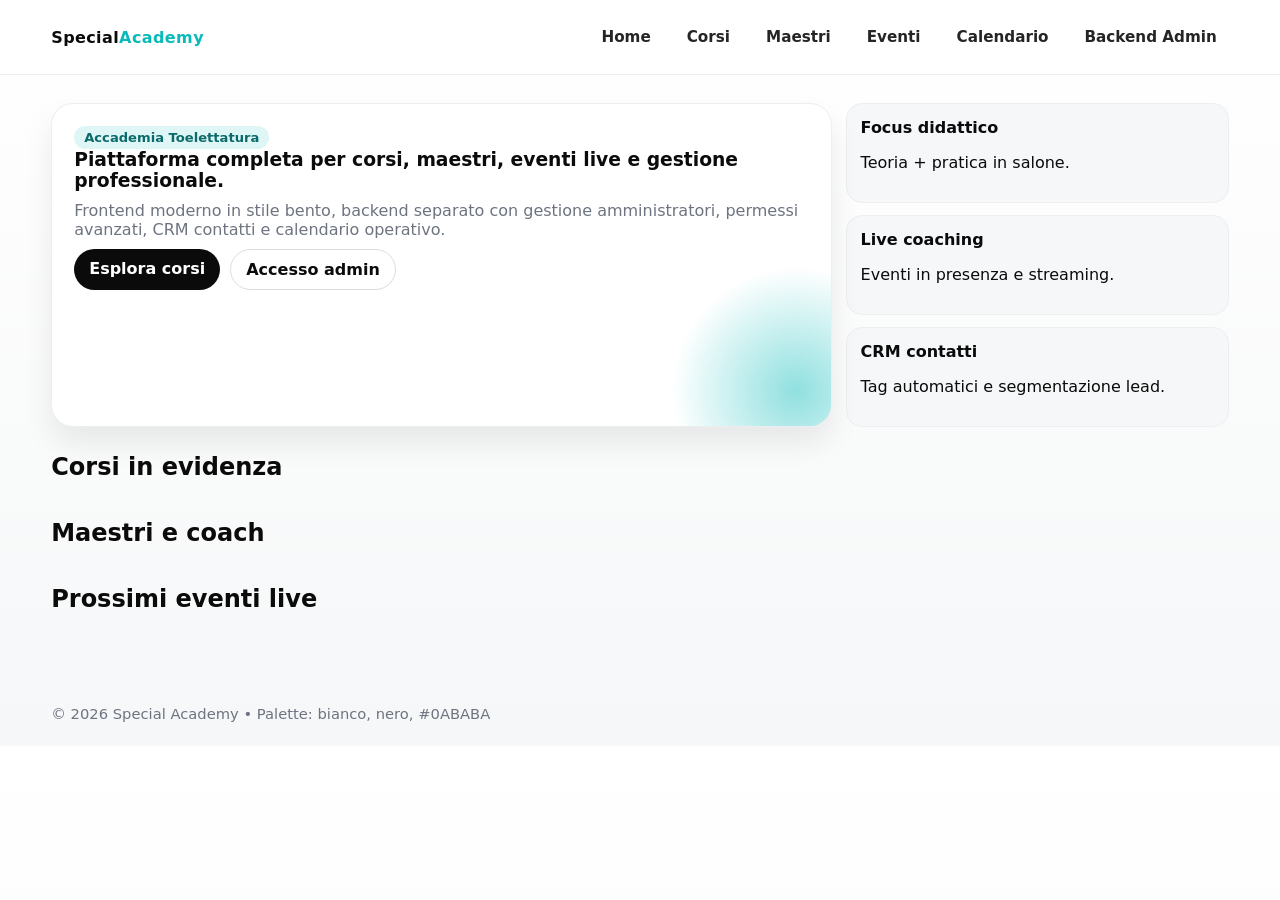
==== frontend/index.html @ 40b324fe "Ristruttura progetto in frontend/backend con stile bento e backend admin RBAC" ====
<!doctype html>
<html lang="it">
  <head>
    <meta charset="UTF-8" />
    <meta name="viewport" content="width=device-width, initial-scale=1.0" />
    <title>Special Academy | Home</title>
    <link rel="stylesheet" href="css/styles.css" />
  </head>
  <body>
    <header>
      <div class="container nav">
        <a class="brand" href="index.html">Special<em>Academy</em></a>
        <nav class="nav-links">
          <a href="index.html">Home</a>
          <a href="corsi.html">Corsi</a>
          <a href="maestri.html">Maestri</a>
          <a href="eventi.html">Eventi</a>
          <a href="calendario.html">Calendario</a>
          <a href="admin.html">Backend Admin</a>
        </nav>
      </div>
    </header>

    <main class="container">
      <section class="bento-grid">
        <article class="tile hero">
          <span class="tag">Accademia Toelettatura</span>
          <h1>Piattaforma completa per corsi, maestri, eventi live e gestione professionale.</h1>
          <p>Frontend moderno in stile bento, backend separato con gestione amministratori, permessi avanzati, CRM contatti e calendario operativo.</p>
          <div style="display:flex;gap:10px;flex-wrap:wrap;">
            <a class="btn" href="corsi.html">Esplora corsi</a>
            <a class="btn btn-outline" href="admin.html">Accesso admin</a>
          </div>
        </article>
        <aside class="quick">
          <div class="tile-mini"><strong>Focus didattico</strong><p>Teoria + pratica in salone.</p></div>
          <div class="tile-mini"><strong>Live coaching</strong><p>Eventi in presenza e streaming.</p></div>
          <div class="tile-mini"><strong>CRM contatti</strong><p>Tag automatici e segmentazione lead.</p></div>
        </aside>
      </section>

      <h2 class="section-title">Corsi in evidenza</h2>
      <section id="home-courses" class="cards-3"></section>

      <h2 class="section-title">Maestri e coach</h2>
      <section id="home-masters" class="cards-4"></section>

      <h2 class="section-title">Prossimi eventi live</h2>
      <section id="home-events" class="cards-3"></section>
    </main>

    <footer class="footer container">© 2026 Special Academy • Palette: bianco, nero, #0ABABA</footer>

    <script src="js/api.js"></script>
    <script src="js/public.js"></script>
  </body>
</html>
---- frontend/css/styles.css ----
:root {
  --black: #0b0b0b;
  --white: #ffffff;
  --accent: #0ababa;
  --gray-50: #f6f7f8;
  --gray-100: #eceef0;
  --gray-200: #d9dde1;
  --gray-500: #6d7480;
  --radius: 22px;
  --shadow: 0 16px 30px rgba(11, 11, 11, 0.08);
}

* { box-sizing: border-box; }
body {
  margin: 0;
  font-family: Inter, system-ui, -apple-system, Segoe UI, sans-serif;
  background: linear-gradient(180deg, var(--white) 0%, var(--gray-50) 100%);
  color: var(--black);
}

a { color: inherit; text-decoration: none; }

.container { width: min(1180px, 92%); margin-inline: auto; }

header {
  position: sticky;
  top: 0;
  z-index: 100;
  background: color-mix(in oklab, white 92%, transparent);
  backdrop-filter: blur(8px);
  border-bottom: 1px solid var(--gray-100);
}

.nav {
  display: flex;
  justify-content: space-between;
  align-items: center;
  min-height: 74px;
  gap: 14px;
}

.brand { font-weight: 800; letter-spacing: 0.4px; }
.brand em { color: var(--accent); font-style: normal; }

.nav-links { display: flex; gap: 12px; flex-wrap: wrap; }
.nav-links a {
  padding: 8px 12px;
  border-radius: 999px;
  color: #252525;
  font-weight: 600;
  font-size: .95rem;
}
.nav-links a:hover, .nav-links a.active { background: #0ababa1c; color: #035e5e; }

main { padding: 28px 0 56px; }

.bento-grid {
  display: grid;
  grid-template-columns: repeat(12, 1fr);
  gap: 14px;
}

.tile {
  background: var(--white);
  border: 1px solid var(--gray-100);
  border-radius: var(--radius);
  padding: 22px;
  box-shadow: var(--shadow);
}

.hero { grid-column: span 8; min-height: 320px; position: relative; overflow: hidden; }
.hero::after {
  content: "";
  position: absolute;
  inset: auto -90px -90px auto;
  width: 250px;
  height: 250px;
  border-radius: 50%;
  background: radial-gradient(circle, #0ababa73 0%, transparent 70%);
}

.quick { grid-column: span 4; display: grid; gap: 12px; }
.quick .tile-mini { background: var(--gray-50); border: 1px solid var(--gray-100); border-radius: 16px; padding: 14px; }

.tile h1, .tile h2, .tile h3 { margin: 0 0 10px; }
.tile p { color: var(--gray-500); margin: 0 0 10px; }

.section-title { margin: 26px 0 12px; }

.cards-3 { display: grid; grid-template-columns: repeat(3, 1fr); gap: 14px; }
.cards-4 { display: grid; grid-template-columns: repeat(4, 1fr); gap: 14px; }

.card {
  border: 1px solid var(--gray-100);
  background: var(--white);
  border-radius: 18px;
  overflow: hidden;
  box-shadow: var(--shadow);
  display: grid;
}

.card img { width: 100%; height: 180px; object-fit: cover; }
.card-content { padding: 14px; }
.tag { display: inline-block; padding: 4px 10px; border-radius: 999px; background: #0ababa21; color: #0b6a6a; font-size: .82rem; font-weight: 700; }

.btn {
  background: var(--black);
  color: var(--white);
  border: none;
  border-radius: 999px;
  padding: 10px 15px;
  cursor: pointer;
  font-weight: 700;
}

.btn-outline {
  background: transparent;
  color: var(--black);
  border: 1px solid var(--gray-200);
}

.form-grid { display: grid; gap: 10px; }
input, select, textarea {
  width: 100%;
  border-radius: 12px;
  border: 1px solid var(--gray-200);
  padding: 10px;
  font: inherit;
  background: var(--white);
}

.table-wrap { overflow: auto; }
table { width: 100%; border-collapse: collapse; background: var(--white); border: 1px solid var(--gray-100); border-radius: 12px; overflow: hidden; }
th, td { text-align: left; padding: 10px; border-bottom: 1px solid var(--gray-100); }
th { background: var(--gray-50); }

.footer { padding: 24px 0; color: var(--gray-500); font-size: .92rem; }

@media (max-width: 980px) {
  .hero, .quick { grid-column: span 12; }
  .cards-3 { grid-template-columns: repeat(2, 1fr); }
  .cards-4 { grid-template-columns: repeat(2, 1fr); }
}

@media (max-width: 640px) {
  .cards-3, .cards-4 { grid-template-columns: 1fr; }
}
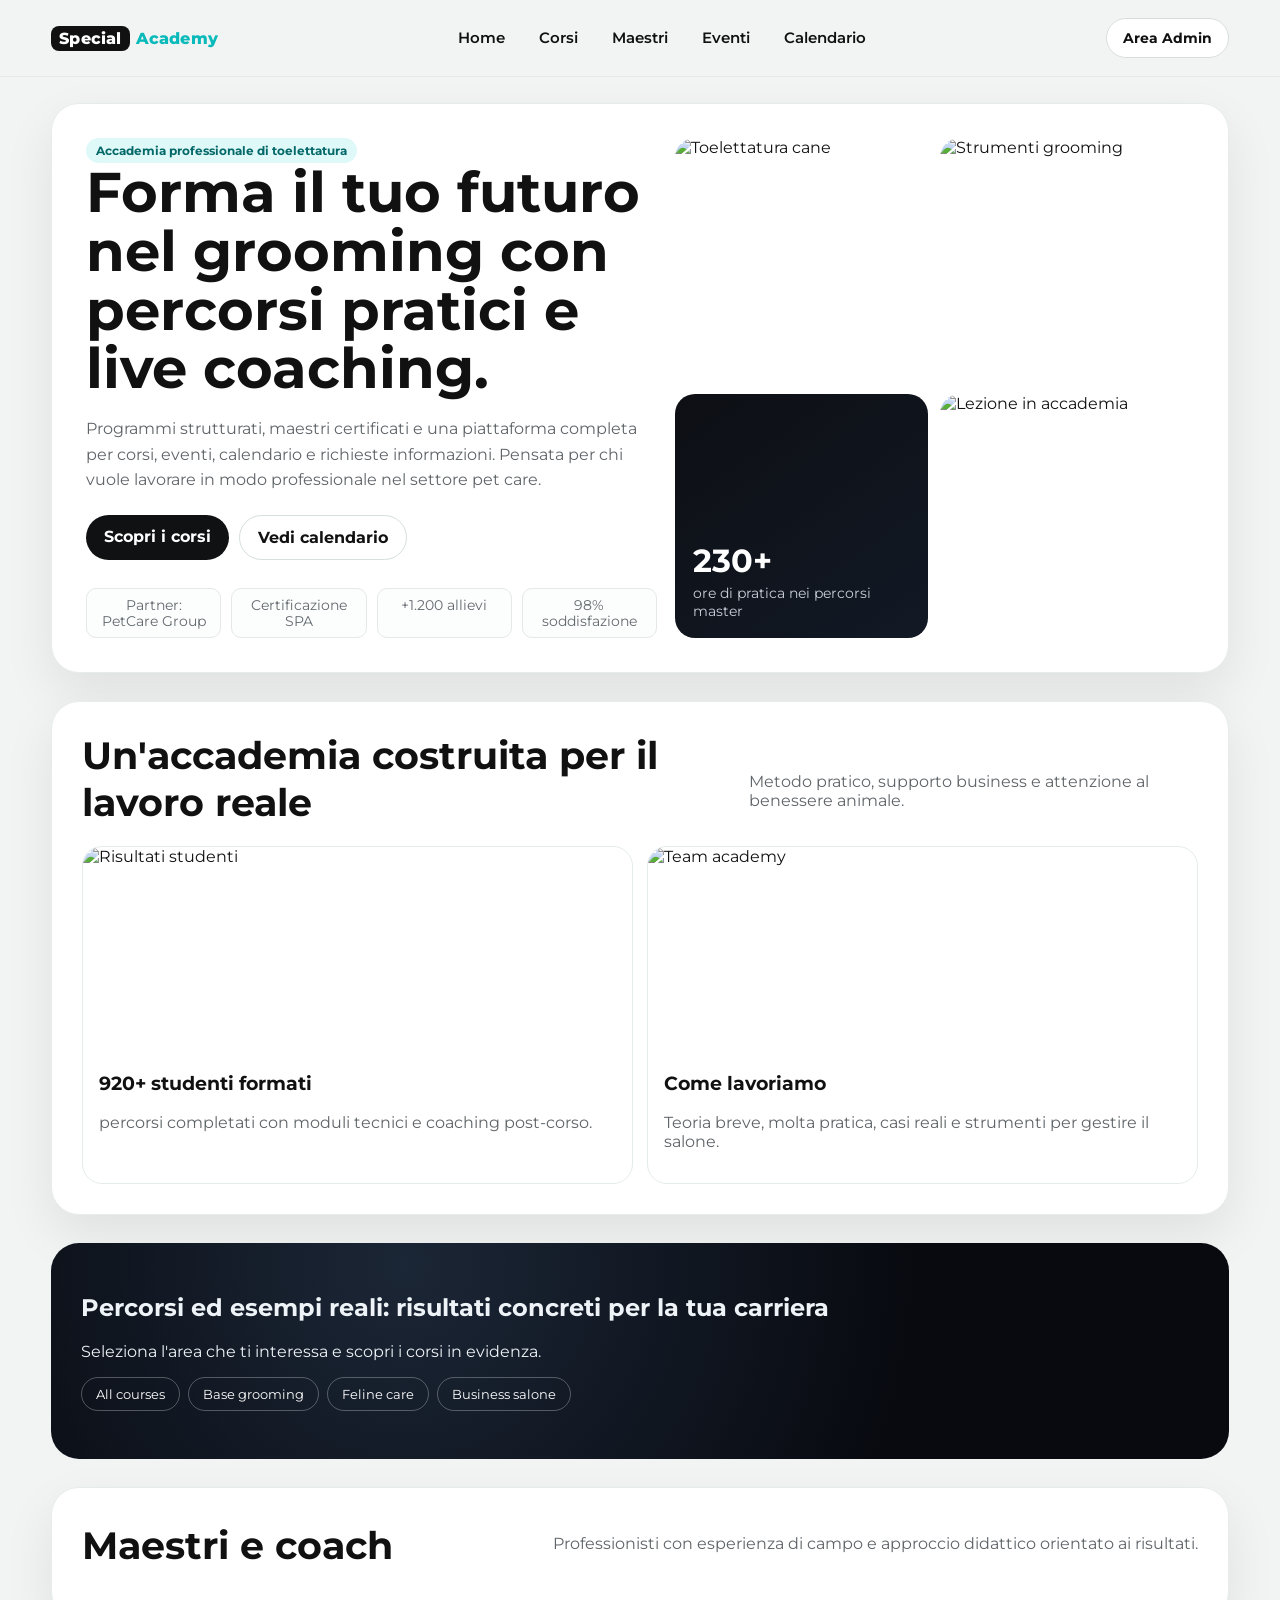
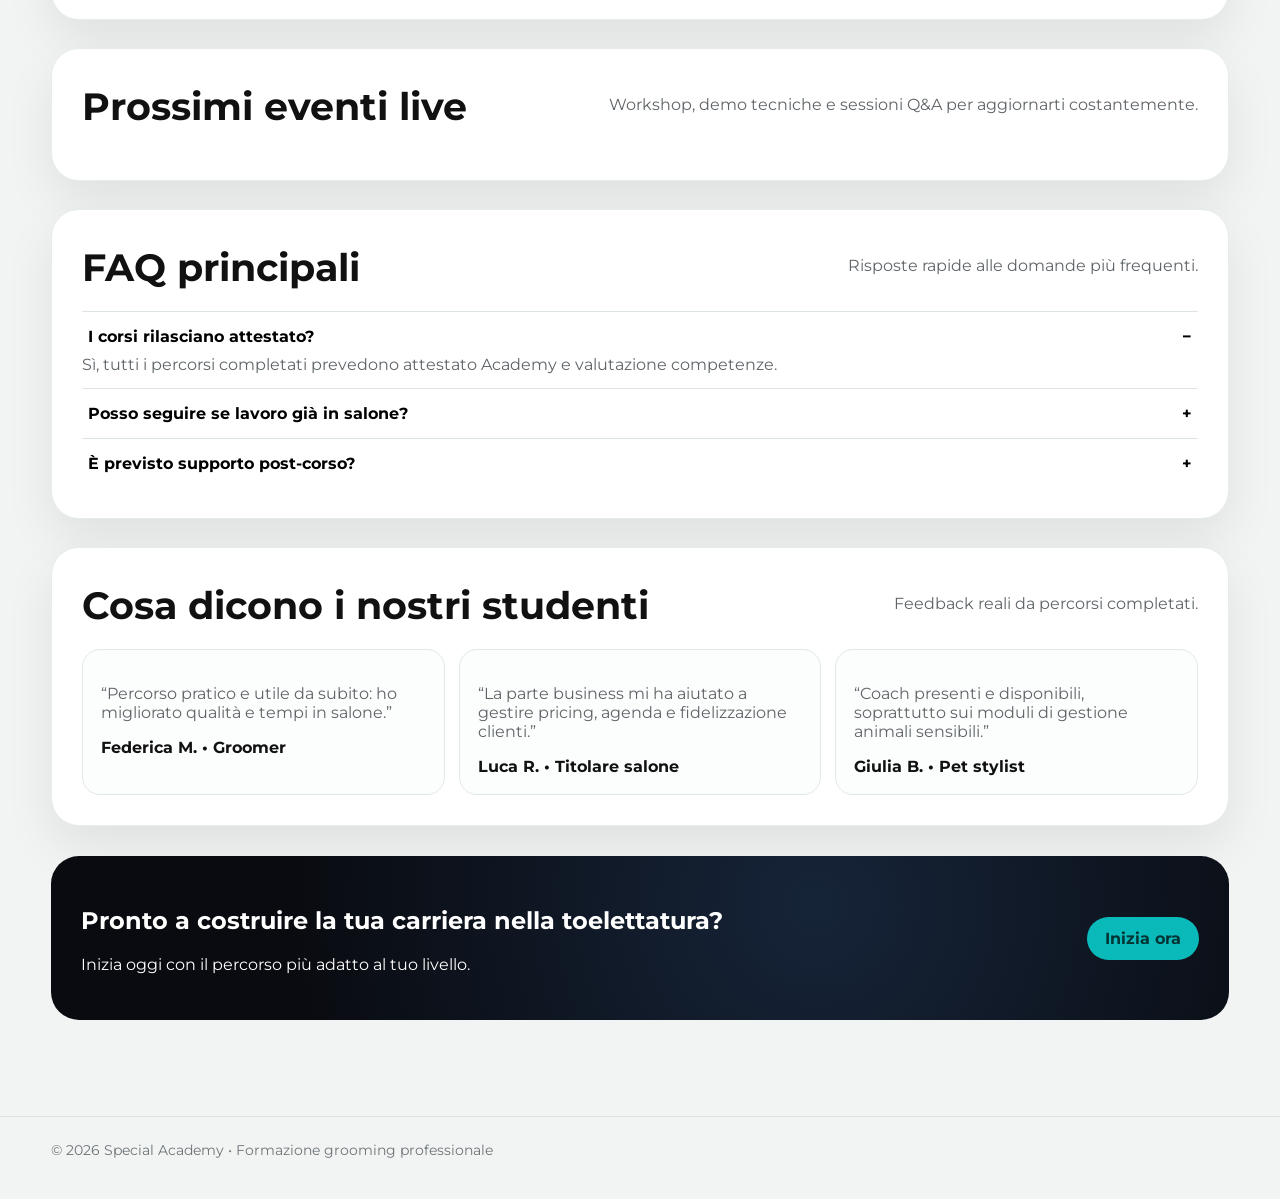
==== commit f74773c5: "Rinnova completamente UI frontend con layout moderno e font Montserrat" ====
--- a/frontend/index.html
+++ b/frontend/index.html
@@ -3,53 +3,161 @@
   <head>
     <meta charset="UTF-8" />
     <meta name="viewport" content="width=device-width, initial-scale=1.0" />
-    <title>Special Academy | Home</title>
+    <title>Special Academy | Formazione Grooming</title>
     <link rel="stylesheet" href="css/styles.css" />
   </head>
   <body>
-    <header>
+    <header class="site-header">
       <div class="container nav">
-        <a class="brand" href="index.html">Special<em>Academy</em></a>
+        <a class="brand" href="index.html"><span class="brand-badge">Special</span><span class="brand-accent">Academy</span></a>
         <nav class="nav-links">
           <a href="index.html">Home</a>
           <a href="corsi.html">Corsi</a>
           <a href="maestri.html">Maestri</a>
           <a href="eventi.html">Eventi</a>
           <a href="calendario.html">Calendario</a>
-          <a href="admin.html">Backend Admin</a>
         </nav>
+        <a class="nav-cta" href="admin.html">Area Admin</a>
       </div>
     </header>
 
     <main class="container">
-      <section class="bento-grid">
-        <article class="tile hero">
-          <span class="tag">Accademia Toelettatura</span>
-          <h1>Piattaforma completa per corsi, maestri, eventi live e gestione professionale.</h1>
-          <p>Frontend moderno in stile bento, backend separato con gestione amministratori, permessi avanzati, CRM contatti e calendario operativo.</p>
-          <div style="display:flex;gap:10px;flex-wrap:wrap;">
-            <a class="btn" href="corsi.html">Esplora corsi</a>
-            <a class="btn btn-outline" href="admin.html">Accesso admin</a>
+      <section class="hero">
+        <div class="hero-grid">
+          <div>
+            <span class="tag">Accademia professionale di toelettatura</span>
+            <h1>Forma il tuo futuro nel grooming con percorsi pratici e live coaching.</h1>
+            <p class="lead">
+              Programmi strutturati, maestri certificati e una piattaforma completa per corsi, eventi, calendario e
+              richieste informazioni. Pensata per chi vuole lavorare in modo professionale nel settore pet care.
+            </p>
+            <div class="actions">
+              <a class="btn btn-primary" href="corsi.html">Scopri i corsi</a>
+              <a class="btn btn-secondary" href="calendario.html">Vedi calendario</a>
+            </div>
+            <div class="hero-trust">
+              <div class="logo-pill">Partner: PetCare Group</div>
+              <div class="logo-pill">Certificazione SPA</div>
+              <div class="logo-pill">+1.200 allievi</div>
+              <div class="logo-pill">98% soddisfazione</div>
+            </div>
           </div>
-        </article>
-        <aside class="quick">
-          <div class="tile-mini"><strong>Focus didattico</strong><p>Teoria + pratica in salone.</p></div>
-          <div class="tile-mini"><strong>Live coaching</strong><p>Eventi in presenza e streaming.</p></div>
-          <div class="tile-mini"><strong>CRM contatti</strong><p>Tag automatici e segmentazione lead.</p></div>
-        </aside>
+
+          <div class="visual-grid">
+            <article class="visual-card"><img src="https://images.unsplash.com/photo-1591946614720-90a587da4a36?auto=format&fit=crop&w=1000&q=80" alt="Toelettatura cane" /></article>
+            <article class="visual-card"><img src="https://images.unsplash.com/photo-1548767797-d8c844163c4c?auto=format&fit=crop&w=1000&q=80" alt="Strumenti grooming" /></article>
+            <article class="visual-card stat">
+              <h3>230+</h3>
+              <p>ore di pratica nei percorsi master</p>
+            </article>
+            <article class="visual-card"><img src="https://images.unsplash.com/photo-1516734212186-a967f81ad0d7?auto=format&fit=crop&w=1000&q=80" alt="Lezione in accademia" /></article>
+          </div>
+        </div>
       </section>
 
-      <h2 class="section-title">Corsi in evidenza</h2>
-      <section id="home-courses" class="cards-3"></section>
+      <section class="section">
+        <div class="section-head">
+          <h2>Un'accademia costruita per il lavoro reale</h2>
+          <p>Metodo pratico, supporto business e attenzione al benessere animale.</p>
+        </div>
+        <div class="cards-2">
+          <article class="card">
+            <img src="https://images.unsplash.com/photo-1583512603806-077998240c7a?auto=format&fit=crop&w=1200&q=80" alt="Risultati studenti" />
+            <div class="card-content">
+              <h3>920+ studenti formati</h3>
+              <p>percorsi completati con moduli tecnici e coaching post-corso.</p>
+            </div>
+          </article>
+          <article class="card">
+            <img src="https://images.unsplash.com/photo-1521737604893-d14cc237f11d?auto=format&fit=crop&w=1200&q=80" alt="Team academy" />
+            <div class="card-content">
+              <h3>Come lavoriamo</h3>
+              <p>Teoria breve, molta pratica, casi reali e strumenti per gestire il salone.</p>
+            </div>
+          </article>
+        </div>
+      </section>
 
-      <h2 class="section-title">Maestri e coach</h2>
-      <section id="home-masters" class="cards-4"></section>
+      <section class="dark-panel">
+        <h2>Percorsi ed esempi reali: risultati concreti per la tua carriera</h2>
+        <p>Seleziona l'area che ti interessa e scopri i corsi in evidenza.</p>
+        <div class="pill-row">
+          <span class="pill">All courses</span>
+          <span class="pill">Base grooming</span>
+          <span class="pill">Feline care</span>
+          <span class="pill">Business salone</span>
+        </div>
+        <div id="home-courses" class="cards-3"></div>
+      </section>
 
-      <h2 class="section-title">Prossimi eventi live</h2>
-      <section id="home-events" class="cards-3"></section>
+      <section class="section">
+        <div class="section-head">
+          <h2>Maestri e coach</h2>
+          <p>Professionisti con esperienza di campo e approccio didattico orientato ai risultati.</p>
+        </div>
+        <div id="home-masters" class="cards-4"></div>
+      </section>
+
+      <section class="section">
+        <div class="section-head">
+          <h2>Prossimi eventi live</h2>
+          <p>Workshop, demo tecniche e sessioni Q&A per aggiornarti costantemente.</p>
+        </div>
+        <div id="home-events" class="cards-3"></div>
+      </section>
+
+      <section class="section">
+        <div class="section-head">
+          <h2>FAQ principali</h2>
+          <p>Risposte rapide alle domande più frequenti.</p>
+        </div>
+        <div class="faq-item open">
+          <button class="faq-btn">I corsi rilasciano attestato? <span>−</span></button>
+          <div class="faq-content">Sì, tutti i percorsi completati prevedono attestato Academy e valutazione competenze.</div>
+        </div>
+        <div class="faq-item">
+          <button class="faq-btn">Posso seguire se lavoro già in salone? <span>+</span></button>
+          <div class="faq-content">Sì, i moduli sono organizzati con slot serali/weekend e sessioni registrate quando disponibili.</div>
+        </div>
+        <div class="faq-item">
+          <button class="faq-btn">È previsto supporto post-corso? <span>+</span></button>
+          <div class="faq-content">Sì, includiamo incontri di mentoring e confronto operativo sui casi reali.</div>
+        </div>
+      </section>
+
+      <section class="section">
+        <div class="section-head">
+          <h2>Cosa dicono i nostri studenti</h2>
+          <p>Feedback reali da percorsi completati.</p>
+        </div>
+        <div class="cards-3">
+          <article class="testimonial">
+            <p>“Percorso pratico e utile da subito: ho migliorato qualità e tempi in salone.”</p>
+            <strong>Federica M. • Groomer</strong>
+          </article>
+          <article class="testimonial">
+            <p>“La parte business mi ha aiutato a gestire pricing, agenda e fidelizzazione clienti.”</p>
+            <strong>Luca R. • Titolare salone</strong>
+          </article>
+          <article class="testimonial">
+            <p>“Coach presenti e disponibili, soprattutto sui moduli di gestione animali sensibili.”</p>
+            <strong>Giulia B. • Pet stylist</strong>
+          </article>
+        </div>
+      </section>
+
+      <section class="cta">
+        <div>
+          <h2>Pronto a costruire la tua carriera nella toelettatura?</h2>
+          <p>Inizia oggi con il percorso più adatto al tuo livello.</p>
+        </div>
+        <a class="btn btn-accent" href="corsi.html">Inizia ora</a>
+      </section>
     </main>
 
-    <footer class="footer container">© 2026 Special Academy • Palette: bianco, nero, #0ABABA</footer>
+    <footer class="footer">
+      <div class="container">© 2026 Special Academy • Formazione grooming professionale</div>
+    </footer>
 
     <script src="js/api.js"></script>
     <script src="js/public.js"></script>
--- a/frontend/css/styles.css
+++ b/frontend/css/styles.css
@@ -1,147 +1,398 @@
+@import url('https://fonts.googleapis.com/css2?family=Montserrat:wght@400;500;600;700;800;900&display=swap');
+
 :root {
-  --black: #0b0b0b;
-  --white: #ffffff;
+  --bg: #f2f4f3;
+  --surface: #ffffff;
+  --text: #111111;
+  --muted: #5f6468;
   --accent: #0ababa;
-  --gray-50: #f6f7f8;
-  --gray-100: #eceef0;
-  --gray-200: #d9dde1;
-  --gray-500: #6d7480;
-  --radius: 22px;
-  --shadow: 0 16px 30px rgba(11, 11, 11, 0.08);
+  --accent-soft: #dff8f8;
+  --dark: #090b10;
+  --radius-xl: 28px;
+  --radius-lg: 22px;
+  --radius-md: 16px;
+  --shadow: 0 20px 50px rgba(12, 12, 12, 0.08);
 }
 
 * { box-sizing: border-box; }
+
+html, body { margin: 0; padding: 0; }
+
 body {
-  margin: 0;
-  font-family: Inter, system-ui, -apple-system, Segoe UI, sans-serif;
-  background: linear-gradient(180deg, var(--white) 0%, var(--gray-50) 100%);
-  color: var(--black);
+  font-family: 'Montserrat', system-ui, sans-serif;
+  color: var(--text);
+  background: var(--bg);
 }
 
 a { color: inherit; text-decoration: none; }
 
 .container { width: min(1180px, 92%); margin-inline: auto; }
 
-header {
+.site-header {
   position: sticky;
   top: 0;
-  z-index: 100;
-  background: color-mix(in oklab, white 92%, transparent);
-  backdrop-filter: blur(8px);
-  border-bottom: 1px solid var(--gray-100);
+  z-index: 30;
+  border-bottom: 1px solid #e4e8e8;
+  background: rgba(242, 244, 243, 0.9);
+  backdrop-filter: blur(10px);
 }
 
 .nav {
+  min-height: 76px;
+  display: flex;
+  align-items: center;
+  justify-content: space-between;
+  gap: 14px;
+}
+
+.brand {
+  display: inline-flex;
+  align-items: center;
+  font-weight: 800;
+  letter-spacing: 0.2px;
+}
+
+.brand-badge {
+  background: #111;
+  color: white;
+  border-radius: 8px;
+  padding: 3px 8px;
+  margin-right: 6px;
+}
+
+.brand-accent { color: var(--accent); }
+
+.nav-links { display: flex; flex-wrap: wrap; gap: 8px; }
+
+.nav-links a {
+  padding: 8px 13px;
+  font-size: 0.93rem;
+  font-weight: 600;
+  border-radius: 999px;
+}
+
+.nav-links a:hover,
+.nav-links a.active {
+  background: var(--accent-soft);
+  color: #056969;
+}
+
+.nav-cta {
+  border: 1px solid #d7dddd;
+  padding: 10px 16px;
+  border-radius: 999px;
+  font-weight: 700;
+  font-size: 0.9rem;
+  background: white;
+}
+
+main { padding: 26px 0 70px; }
+
+.hero {
+  background: var(--surface);
+  border-radius: var(--radius-xl);
+  box-shadow: var(--shadow);
+  border: 1px solid #e6ecec;
+  padding: 34px;
+}
+
+.hero-grid {
+  display: grid;
+  grid-template-columns: 1.1fr 1fr;
+  gap: 18px;
+}
+
+.hero h1 {
+  font-size: clamp(2rem, 5vw, 3.5rem);
+  line-height: 1.05;
+  margin: 0 0 18px;
+}
+
+.lead { color: var(--muted); font-size: 1rem; line-height: 1.6; margin-bottom: 22px; }
+
+.actions { display: flex; flex-wrap: wrap; gap: 10px; margin-bottom: 28px; }
+
+.btn,
+button.btn {
+  border: none;
+  cursor: pointer;
+  border-radius: 999px;
+  padding: 12px 18px;
+  font-weight: 700;
+  font-family: inherit;
+}
+
+.btn-primary { background: #0f1112; color: white; }
+.btn-primary:hover { background: #24292b; }
+.btn-secondary { background: white; border: 1px solid #d6dede; }
+.btn-accent { background: var(--accent); color: #033434; }
+
+.hero-trust {
+  display: grid;
+  grid-template-columns: repeat(4, minmax(0, 1fr));
+  gap: 10px;
+  font-size: 0.86rem;
+  color: #636a6f;
+}
+
+.logo-pill {
+  border: 1px solid #e4e8e8;
+  border-radius: 10px;
+  padding: 8px 10px;
+  text-align: center;
+  background: #fcfdfd;
+}
+
+.visual-grid {
+  display: grid;
+  grid-template-columns: repeat(2, minmax(0, 1fr));
+  gap: 12px;
+}
+
+.visual-card {
+  border-radius: 20px;
+  overflow: hidden;
+  position: relative;
+  min-height: 200px;
+}
+
+.visual-card img {
+  width: 100%;
+  height: 100%;
+  object-fit: cover;
+  display: block;
+}
+
+.visual-card.stat {
+  background: linear-gradient(145deg, #0d0f14, #121925);
+  color: white;
+  display: flex;
+  flex-direction: column;
+  justify-content: flex-end;
+  padding: 18px;
+}
+
+.visual-card.stat h3 {
+  margin: 0;
+  font-size: 2rem;
+}
+
+.visual-card.stat p {
+  margin: 4px 0 0;
+  font-size: 0.9rem;
+  color: #c8ced7;
+}
+
+.section {
+  margin-top: 28px;
+  background: var(--surface);
+  border-radius: var(--radius-xl);
+  padding: 30px;
+  border: 1px solid #e6ecec;
+  box-shadow: var(--shadow);
+}
+
+.section-head {
+  display: flex;
+  justify-content: space-between;
+  align-items: flex-end;
+  gap: 12px;
+  margin-bottom: 20px;
+}
+
+.section h2 {
+  margin: 0;
+  font-size: clamp(1.4rem, 3.4vw, 2.4rem);
+}
+
+.section p { color: var(--muted); }
+
+.cards-3,
+.cards-4,
+.cards-2 {
+  display: grid;
+  gap: 14px;
+}
+
+.cards-3 { grid-template-columns: repeat(3, minmax(0, 1fr)); }
+.cards-4 { grid-template-columns: repeat(4, minmax(0, 1fr)); }
+.cards-2 { grid-template-columns: repeat(2, minmax(0, 1fr)); }
+
+.card {
+  background: #fff;
+  border-radius: 20px;
+  border: 1px solid #e5ebeb;
+  overflow: hidden;
+}
+
+.card img {
+  width: 100%;
+  height: 190px;
+  object-fit: cover;
+  display: block;
+}
+
+.card-content { padding: 16px; }
+
+.tag {
+  display: inline-flex;
+  background: var(--accent-soft);
+  color: #056969;
+  padding: 5px 10px;
+  border-radius: 999px;
+  font-size: 0.78rem;
+  font-weight: 700;
+}
+
+.dark-panel {
+  margin-top: 28px;
+  background: radial-gradient(circle at 30% 10%, #1b2636, #080a10 60%);
+  border-radius: var(--radius-xl);
+  padding: 30px;
+  color: white;
+}
+
+.dark-panel h2,
+.dark-panel p { color: #eef3f7; }
+
+.pill-row {
+  display: flex;
+  flex-wrap: wrap;
+  gap: 8px;
+  margin-bottom: 18px;
+}
+
+.pill {
+  border: 1px solid rgba(255,255,255,0.28);
+  padding: 8px 14px;
+  border-radius: 999px;
+  font-size: 0.83rem;
+}
+
+.gallery-3 {
+  display: grid;
+  grid-template-columns: repeat(3, minmax(0, 1fr));
+  gap: 12px;
+}
+
+.gallery-item {
+  border-radius: 18px;
+  overflow: hidden;
+  background: rgba(255,255,255,0.08);
+  border: 1px solid rgba(255,255,255,0.2);
+}
+
+.gallery-item img { width: 100%; height: 250px; object-fit: cover; }
+.gallery-item .card-content { color: #ebf4f4; }
+
+.faq-item {
+  border-top: 1px solid #dde4e4;
+  padding: 14px 0;
+}
+
+.faq-btn {
+  width: 100%;
+  text-align: left;
+  border: 0;
+  background: none;
+  font: inherit;
+  font-weight: 700;
+  cursor: pointer;
   display: flex;
   justify-content: space-between;
   align-items: center;
-  min-height: 74px;
-  gap: 14px;
-}
-
-.brand { font-weight: 800; letter-spacing: 0.4px; }
-.brand em { color: var(--accent); font-style: normal; }
-
-.nav-links { display: flex; gap: 12px; flex-wrap: wrap; }
-.nav-links a {
-  padding: 8px 12px;
-  border-radius: 999px;
-  color: #252525;
-  font-weight: 600;
-  font-size: .95rem;
-}
-.nav-links a:hover, .nav-links a.active { background: #0ababa1c; color: #035e5e; }
-
-main { padding: 28px 0 56px; }
-
-.bento-grid {
-  display: grid;
-  grid-template-columns: repeat(12, 1fr);
-  gap: 14px;
-}
-
-.tile {
-  background: var(--white);
-  border: 1px solid var(--gray-100);
-  border-radius: var(--radius);
-  padding: 22px;
-  box-shadow: var(--shadow);
-}
-
-.hero { grid-column: span 8; min-height: 320px; position: relative; overflow: hidden; }
-.hero::after {
-  content: "";
-  position: absolute;
-  inset: auto -90px -90px auto;
-  width: 250px;
-  height: 250px;
-  border-radius: 50%;
-  background: radial-gradient(circle, #0ababa73 0%, transparent 70%);
-}
-
-.quick { grid-column: span 4; display: grid; gap: 12px; }
-.quick .tile-mini { background: var(--gray-50); border: 1px solid var(--gray-100); border-radius: 16px; padding: 14px; }
-
-.tile h1, .tile h2, .tile h3 { margin: 0 0 10px; }
-.tile p { color: var(--gray-500); margin: 0 0 10px; }
-
-.section-title { margin: 26px 0 12px; }
-
-.cards-3 { display: grid; grid-template-columns: repeat(3, 1fr); gap: 14px; }
-.cards-4 { display: grid; grid-template-columns: repeat(4, 1fr); gap: 14px; }
-
-.card {
-  border: 1px solid var(--gray-100);
-  background: var(--white);
+}
+
+.faq-content { color: var(--muted); margin-top: 8px; display: none; }
+.faq-item.open .faq-content { display: block; }
+
+.testimonial {
+  padding: 18px;
   border-radius: 18px;
+  border: 1px solid #e2e8e8;
+  background: #fcfdfd;
+}
+
+.cta {
+  margin-top: 30px;
+  border-radius: var(--radius-xl);
+  background: radial-gradient(circle at 65% 30%, #162439, #090b10 68%);
+  color: white;
+  padding: 30px;
+  display: flex;
+  justify-content: space-between;
+  align-items: center;
+  gap: 16px;
+}
+
+.page-hero {
+  background: var(--surface);
+  border: 1px solid #e6ecec;
+  border-radius: var(--radius-xl);
+  padding: 30px;
+  margin-bottom: 18px;
+}
+
+.table-wrap { overflow: auto; }
+
+table {
+  width: 100%;
+  border-collapse: collapse;
+  background: white;
+  border-radius: 14px;
   overflow: hidden;
-  box-shadow: var(--shadow);
-  display: grid;
-}
-
-.card img { width: 100%; height: 180px; object-fit: cover; }
-.card-content { padding: 14px; }
-.tag { display: inline-block; padding: 4px 10px; border-radius: 999px; background: #0ababa21; color: #0b6a6a; font-size: .82rem; font-weight: 700; }
-
-.btn {
-  background: var(--black);
-  color: var(--white);
-  border: none;
-  border-radius: 999px;
-  padding: 10px 15px;
-  cursor: pointer;
-  font-weight: 700;
-}
-
-.btn-outline {
-  background: transparent;
-  color: var(--black);
-  border: 1px solid var(--gray-200);
-}
+  border: 1px solid #e2e9e9;
+}
+
+th, td {
+  text-align: left;
+  border-bottom: 1px solid #e8eded;
+  padding: 11px;
+  font-size: 0.93rem;
+}
+
+th { background: #f8fafa; }
 
 .form-grid { display: grid; gap: 10px; }
-input, select, textarea {
-  width: 100%;
+
+input, textarea, select {
+  width: 100%;
+  border: 1px solid #d8e0e0;
   border-radius: 12px;
-  border: 1px solid var(--gray-200);
+  font: inherit;
   padding: 10px;
-  font: inherit;
-  background: var(--white);
-}
-
-.table-wrap { overflow: auto; }
-table { width: 100%; border-collapse: collapse; background: var(--white); border: 1px solid var(--gray-100); border-radius: 12px; overflow: hidden; }
-th, td { text-align: left; padding: 10px; border-bottom: 1px solid var(--gray-100); }
-th { background: var(--gray-50); }
-
-.footer { padding: 24px 0; color: var(--gray-500); font-size: .92rem; }
+  background: #fff;
+}
+
+textarea { min-height: 90px; }
+
+.footer {
+  margin-top: 26px;
+  border-top: 1px solid #dce2e2;
+  padding: 24px 0 40px;
+  color: #6d7478;
+  font-size: 0.9rem;
+}
 
 @media (max-width: 980px) {
-  .hero, .quick { grid-column: span 12; }
-  .cards-3 { grid-template-columns: repeat(2, 1fr); }
-  .cards-4 { grid-template-columns: repeat(2, 1fr); }
-}
-
-@media (max-width: 640px) {
-  .cards-3, .cards-4 { grid-template-columns: 1fr; }
-}
+  .hero-grid,
+  .cards-3,
+  .cards-4,
+  .cards-2,
+  .gallery-3 { grid-template-columns: 1fr 1fr; }
+
+  .cta { flex-direction: column; align-items: flex-start; }
+}
+
+@media (max-width: 700px) {
+  .nav { flex-direction: column; align-items: flex-start; padding: 12px 0; }
+  .hero-grid,
+  .cards-3,
+  .cards-4,
+  .cards-2,
+  .gallery-3,
+  .hero-trust,
+  .visual-grid { grid-template-columns: 1fr; }
+
+  .section, .hero { padding: 22px; }
+}
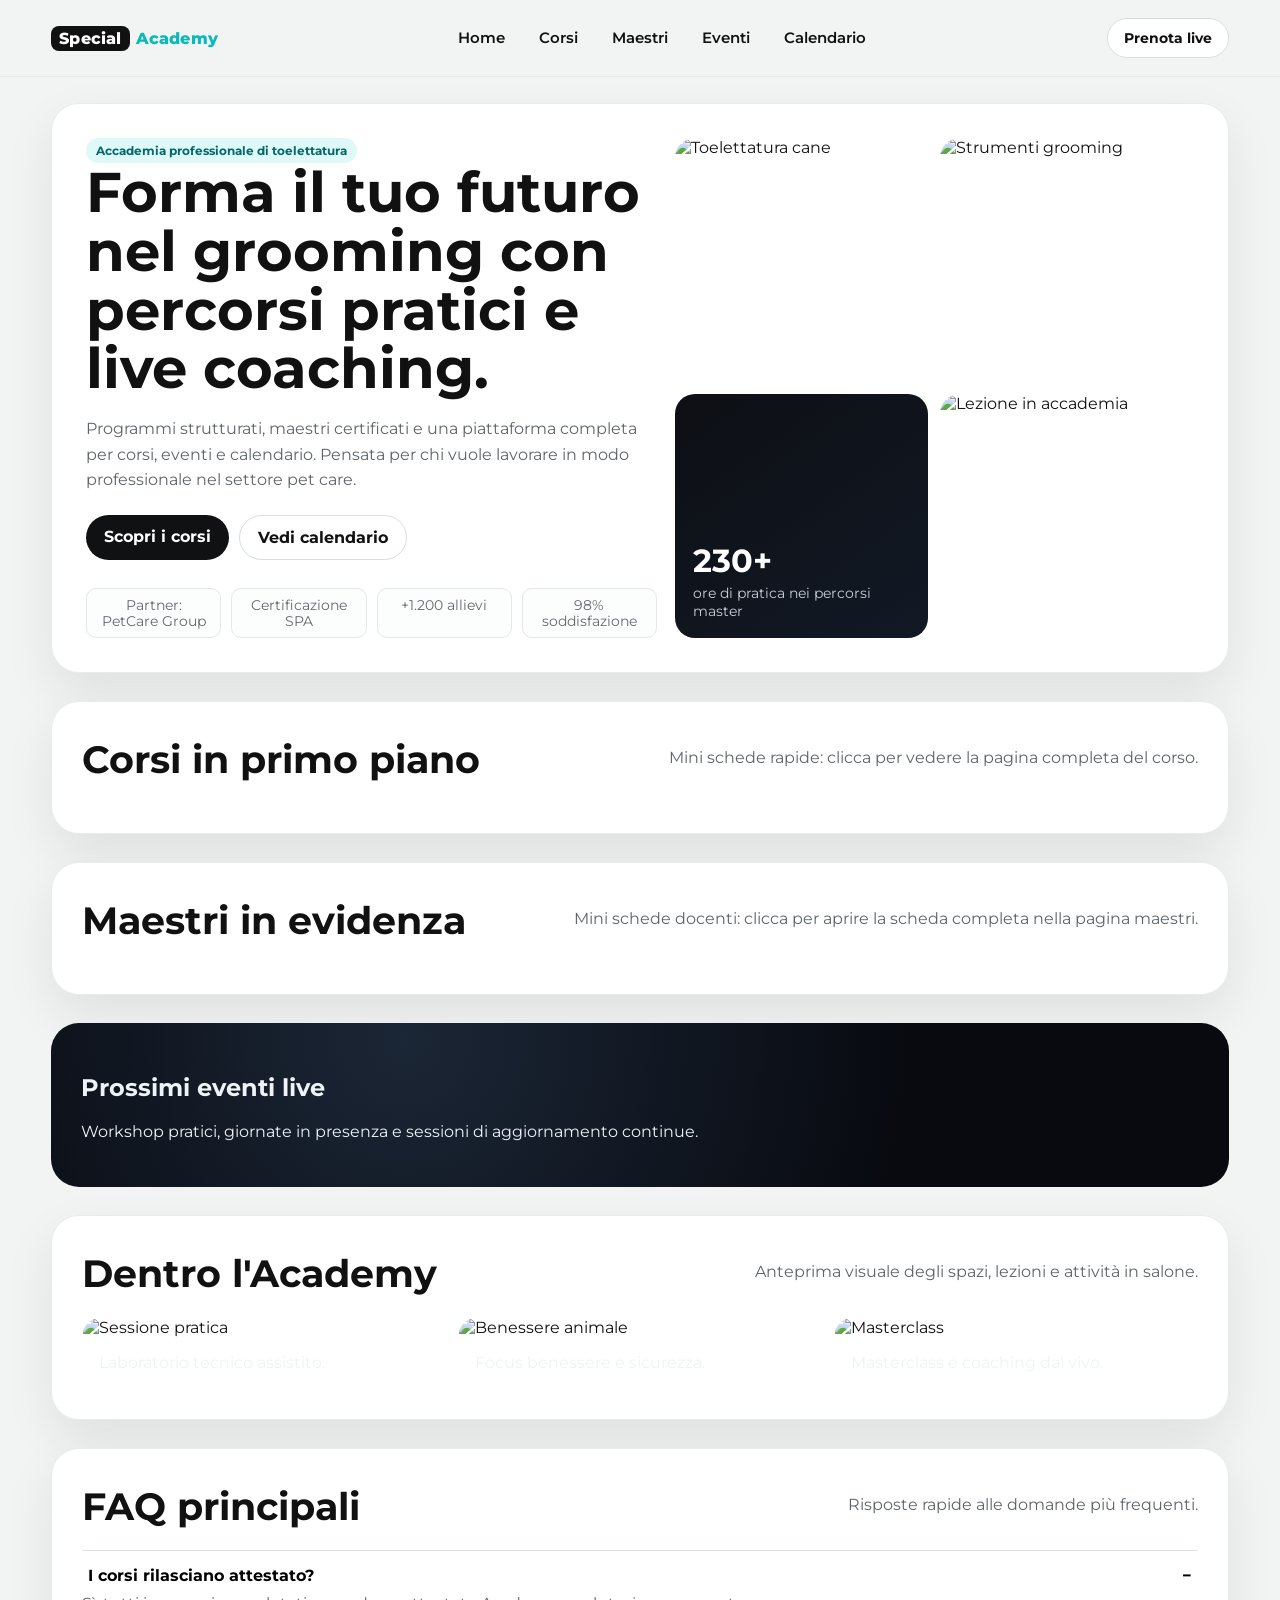
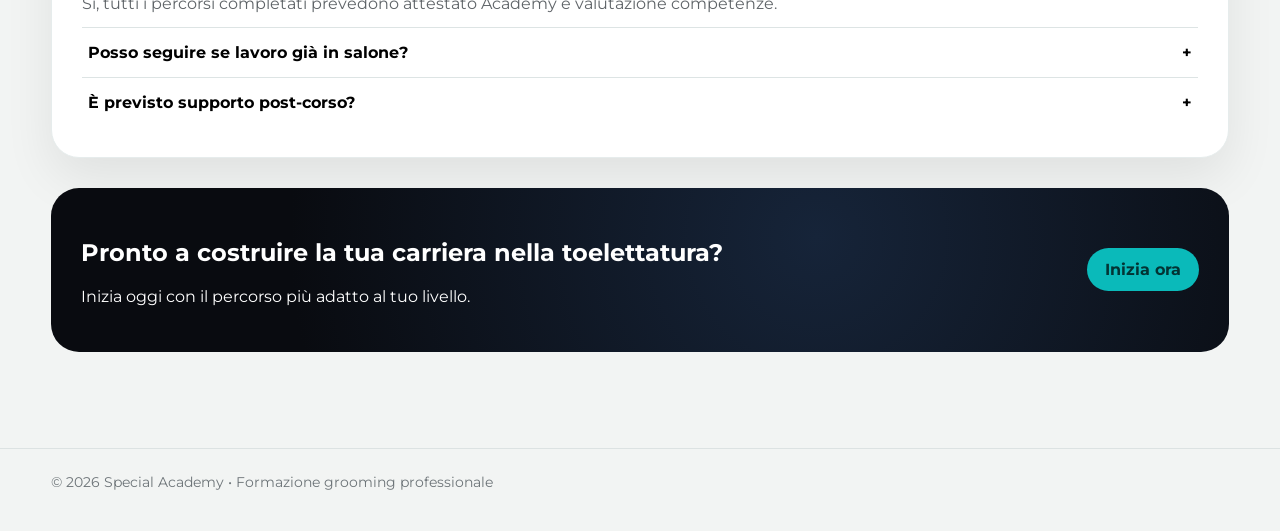
==== commit ab59214c: "Migliora impaginazione con mini-schede, immagini e demo dashboard backend" ====
--- a/frontend/index.html
+++ b/frontend/index.html
@@ -17,7 +17,7 @@
           <a href="eventi.html">Eventi</a>
           <a href="calendario.html">Calendario</a>
         </nav>
-        <a class="nav-cta" href="admin.html">Area Admin</a>
+        <a class="nav-cta" href="eventi.html">Prenota live</a>
       </div>
     </header>
 
@@ -28,8 +28,8 @@
             <span class="tag">Accademia professionale di toelettatura</span>
             <h1>Forma il tuo futuro nel grooming con percorsi pratici e live coaching.</h1>
             <p class="lead">
-              Programmi strutturati, maestri certificati e una piattaforma completa per corsi, eventi, calendario e
-              richieste informazioni. Pensata per chi vuole lavorare in modo professionale nel settore pet care.
+              Programmi strutturati, maestri certificati e una piattaforma completa per corsi, eventi e calendario.
+              Pensata per chi vuole lavorare in modo professionale nel settore pet care.
             </p>
             <div class="actions">
               <a class="btn btn-primary" href="corsi.html">Scopri i corsi</a>
@@ -46,10 +46,7 @@
           <div class="visual-grid">
             <article class="visual-card"><img src="https://images.unsplash.com/photo-1591946614720-90a587da4a36?auto=format&fit=crop&w=1000&q=80" alt="Toelettatura cane" /></article>
             <article class="visual-card"><img src="https://images.unsplash.com/photo-1548767797-d8c844163c4c?auto=format&fit=crop&w=1000&q=80" alt="Strumenti grooming" /></article>
-            <article class="visual-card stat">
-              <h3>230+</h3>
-              <p>ore di pratica nei percorsi master</p>
-            </article>
+            <article class="visual-card stat"><h3>230+</h3><p>ore di pratica nei percorsi master</p></article>
             <article class="visual-card"><img src="https://images.unsplash.com/photo-1516734212186-a967f81ad0d7?auto=format&fit=crop&w=1000&q=80" alt="Lezione in accademia" /></article>
           </div>
         </div>
@@ -57,53 +54,36 @@
 
       <section class="section">
         <div class="section-head">
-          <h2>Un'accademia costruita per il lavoro reale</h2>
-          <p>Metodo pratico, supporto business e attenzione al benessere animale.</p>
-        </div>
-        <div class="cards-2">
-          <article class="card">
-            <img src="https://images.unsplash.com/photo-1583512603806-077998240c7a?auto=format&fit=crop&w=1200&q=80" alt="Risultati studenti" />
-            <div class="card-content">
-              <h3>920+ studenti formati</h3>
-              <p>percorsi completati con moduli tecnici e coaching post-corso.</p>
-            </div>
-          </article>
-          <article class="card">
-            <img src="https://images.unsplash.com/photo-1521737604893-d14cc237f11d?auto=format&fit=crop&w=1200&q=80" alt="Team academy" />
-            <div class="card-content">
-              <h3>Come lavoriamo</h3>
-              <p>Teoria breve, molta pratica, casi reali e strumenti per gestire il salone.</p>
-            </div>
-          </article>
-        </div>
-      </section>
-
-      <section class="dark-panel">
-        <h2>Percorsi ed esempi reali: risultati concreti per la tua carriera</h2>
-        <p>Seleziona l'area che ti interessa e scopri i corsi in evidenza.</p>
-        <div class="pill-row">
-          <span class="pill">All courses</span>
-          <span class="pill">Base grooming</span>
-          <span class="pill">Feline care</span>
-          <span class="pill">Business salone</span>
+          <h2>Corsi in primo piano</h2>
+          <p>Mini schede rapide: clicca per vedere la pagina completa del corso.</p>
         </div>
         <div id="home-courses" class="cards-3"></div>
       </section>
 
       <section class="section">
         <div class="section-head">
-          <h2>Maestri e coach</h2>
-          <p>Professionisti con esperienza di campo e approccio didattico orientato ai risultati.</p>
+          <h2>Maestri in evidenza</h2>
+          <p>Mini schede docenti: clicca per aprire la scheda completa nella pagina maestri.</p>
         </div>
         <div id="home-masters" class="cards-4"></div>
       </section>
 
+      <section class="dark-panel">
+        <h2>Prossimi eventi live</h2>
+        <p>Workshop pratici, giornate in presenza e sessioni di aggiornamento continue.</p>
+        <div id="home-events" class="cards-3"></div>
+      </section>
+
       <section class="section">
         <div class="section-head">
-          <h2>Prossimi eventi live</h2>
-          <p>Workshop, demo tecniche e sessioni Q&A per aggiornarti costantemente.</p>
+          <h2>Dentro l'Academy</h2>
+          <p>Anteprima visuale degli spazi, lezioni e attività in salone.</p>
         </div>
-        <div id="home-events" class="cards-3"></div>
+        <div class="gallery-3">
+          <article class="gallery-item"><img src="https://images.unsplash.com/photo-1517841905240-472988babdf9?auto=format&fit=crop&w=1000&q=80" alt="Sessione pratica" /><div class="card-content">Laboratorio tecnico assistito.</div></article>
+          <article class="gallery-item"><img src="https://images.unsplash.com/photo-1558788353-f76d92427f16?auto=format&fit=crop&w=1000&q=80" alt="Benessere animale" /><div class="card-content">Focus benessere e sicurezza.</div></article>
+          <article class="gallery-item"><img src="https://images.unsplash.com/photo-1450778869180-41d0601e046e?auto=format&fit=crop&w=1000&q=80" alt="Masterclass" /><div class="card-content">Masterclass e coaching dal vivo.</div></article>
+        </div>
       </section>
 
       <section class="section">
@@ -111,39 +91,9 @@
           <h2>FAQ principali</h2>
           <p>Risposte rapide alle domande più frequenti.</p>
         </div>
-        <div class="faq-item open">
-          <button class="faq-btn">I corsi rilasciano attestato? <span>−</span></button>
-          <div class="faq-content">Sì, tutti i percorsi completati prevedono attestato Academy e valutazione competenze.</div>
-        </div>
-        <div class="faq-item">
-          <button class="faq-btn">Posso seguire se lavoro già in salone? <span>+</span></button>
-          <div class="faq-content">Sì, i moduli sono organizzati con slot serali/weekend e sessioni registrate quando disponibili.</div>
-        </div>
-        <div class="faq-item">
-          <button class="faq-btn">È previsto supporto post-corso? <span>+</span></button>
-          <div class="faq-content">Sì, includiamo incontri di mentoring e confronto operativo sui casi reali.</div>
-        </div>
-      </section>
-
-      <section class="section">
-        <div class="section-head">
-          <h2>Cosa dicono i nostri studenti</h2>
-          <p>Feedback reali da percorsi completati.</p>
-        </div>
-        <div class="cards-3">
-          <article class="testimonial">
-            <p>“Percorso pratico e utile da subito: ho migliorato qualità e tempi in salone.”</p>
-            <strong>Federica M. • Groomer</strong>
-          </article>
-          <article class="testimonial">
-            <p>“La parte business mi ha aiutato a gestire pricing, agenda e fidelizzazione clienti.”</p>
-            <strong>Luca R. • Titolare salone</strong>
-          </article>
-          <article class="testimonial">
-            <p>“Coach presenti e disponibili, soprattutto sui moduli di gestione animali sensibili.”</p>
-            <strong>Giulia B. • Pet stylist</strong>
-          </article>
-        </div>
+        <div class="faq-item open"><button class="faq-btn">I corsi rilasciano attestato? <span>−</span></button><div class="faq-content">Sì, tutti i percorsi completati prevedono attestato Academy e valutazione competenze.</div></div>
+        <div class="faq-item"><button class="faq-btn">Posso seguire se lavoro già in salone? <span>+</span></button><div class="faq-content">Sì, i moduli sono organizzati con slot serali/weekend e sessioni registrate quando disponibili.</div></div>
+        <div class="faq-item"><button class="faq-btn">È previsto supporto post-corso? <span>+</span></button><div class="faq-content">Sì, includiamo incontri di mentoring e confronto operativo sui casi reali.</div></div>
       </section>
 
       <section class="cta">
@@ -155,9 +105,7 @@
       </section>
     </main>
 
-    <footer class="footer">
-      <div class="container">© 2026 Special Academy • Formazione grooming professionale</div>
-    </footer>
+    <footer class="footer"><div class="container">© 2026 Special Academy • Formazione grooming professionale</div></footer>
 
     <script src="js/api.js"></script>
     <script src="js/public.js"></script>
--- a/frontend/css/styles.css
+++ b/frontend/css/styles.css
@@ -225,6 +225,13 @@
   overflow: hidden;
 }
 
+.tile {
+  background: #fff;
+  border-radius: 20px;
+  border: 1px solid #e5ebeb;
+  padding: 18px;
+}
+
 .card img {
   width: 100%;
   height: 190px;
